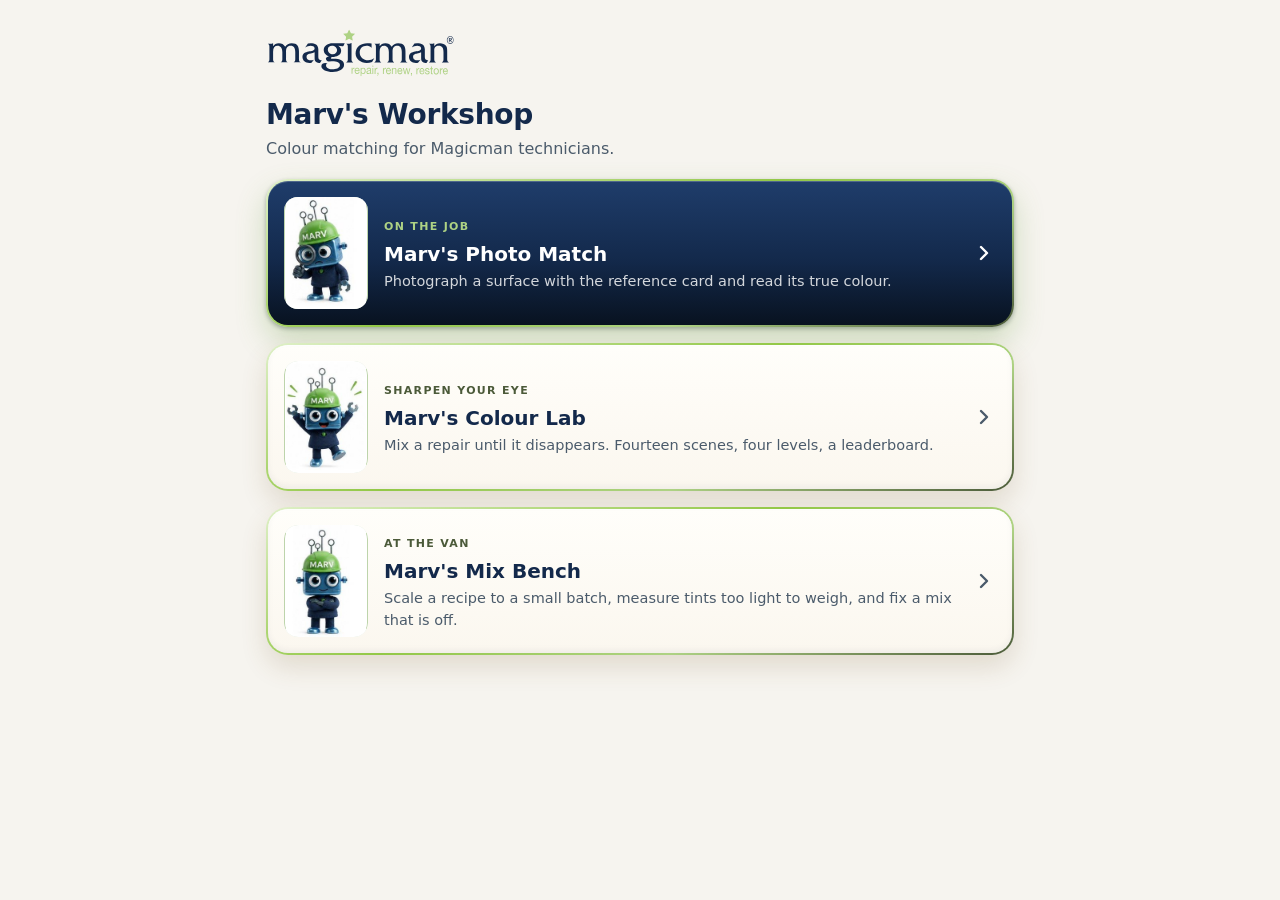
==== index.html @ dd87129c "Name the sections Marv's Colour Lab, Mix Bench and Photo Match Each part of the Workshop now carries" ====
<!DOCTYPE html>
<html lang="en">
<head>
<meta charset="UTF-8">
<meta name="viewport" content="width=device-width, initial-scale=1, viewport-fit=cover">
<meta name="theme-color" content="#13294b">
<title>Marv's Workshop</title>
<link rel="stylesheet" href="css/workshop.css">
<style>
  .doors { display: flex; flex-direction: column; gap: 16px; }
  .door {
    display: grid; grid-template-columns: 84px minmax(0, 1fr) 24px; gap: 16px; align-items: center;
    text-decoration: none; color: var(--ink); border: 2px solid transparent; border-radius: 22px; padding: 16px;
    background: linear-gradient(180deg, var(--surface-1), var(--surface-2)) padding-box, var(--rim) border-box;
    box-shadow: inset 0 1px 0 rgba(255, 255, 255, 0.7), inset 0 -3px 6px rgba(19, 41, 75, 0.05), 0 12px 26px var(--shadow-warm);
    transition: transform 0.1s ease, box-shadow 0.15s ease;
  }
  .door:active { transform: translateY(2px); box-shadow: inset 0 2px 6px rgba(19, 41, 75, 0.12), 0 4px 10px var(--shadow-warm); }
  .door img { width: 84px; height: 112px; object-fit: contain; background: #fff; border-radius: 14px; box-shadow: inset 0 0 0 1px var(--hair); }
  .door strong { display: block; font-size: 20px; line-height: 1.25; }
  .door span { display: block; margin-top: 4px; font-size: 14.5px; color: var(--ink-2); }
  .door small { display: inline-block; margin-bottom: 6px; font-size: 11px; font-weight: bold; letter-spacing: 0.12em; text-transform: uppercase; color: var(--green-ink); }
  .door svg { width: 24px; height: 24px; color: var(--ink-2); }
  .door.lead { background: linear-gradient(180deg, var(--navy-1) 0%, var(--navy-2) 55%, var(--navy-3) 100%) padding-box, var(--rim) border-box; color: #fff; box-shadow: inset 0 1px 0 rgba(255, 255, 255, 0.22), 0 14px 30px var(--rim-glow), 0 2px 4px rgba(10, 20, 40, 0.3); }
  .door.lead span { color: rgba(255, 255, 255, 0.82); } .door.lead small { color: var(--green); } .door.lead svg { color: #fff; }
</style>
</head>
<body>
<div class="wrap">
  <header>
    <div class="logo"><img class="on-light" src="brand/logo.svg" alt="Magicman: repair, renew, restore"><img class="on-dark" src="brand/logo-white.svg" alt="Magicman: repair, renew, restore"></div>
    <h1>Marv's Workshop</h1>
    <p>Colour matching for Magicman technicians.</p>
  </header>
  <nav class="doors" aria-label="Workshop">
    <a class="door lead" href="photo.html">
      <img src="brand/marv/focussed.jpg" alt="">
      <div><small>On the job</small><strong>Marv's Photo Match</strong><span>Photograph a surface with the reference card and read its true colour.</span></div>
      <svg viewBox="0 0 24 24" fill="none" stroke="currentColor" stroke-width="2.4" stroke-linecap="round" stroke-linejoin="round" aria-hidden="true"><path d="M9 6l6 6-6 6"/></svg>
    </a>
    <a class="door" href="play.html">
      <img src="brand/marv/excited.jpg" alt="">
      <div><small>Sharpen your eye</small><strong>Marv's Colour Lab</strong><span>Mix a repair until it disappears. Fourteen scenes, four levels, a leaderboard.</span></div>
      <svg viewBox="0 0 24 24" fill="none" stroke="currentColor" stroke-width="2.4" stroke-linecap="round" stroke-linejoin="round" aria-hidden="true"><path d="M9 6l6 6-6 6"/></svg>
    </a>
    <a class="door" href="bench.html">
      <img src="brand/marv/confident.jpg" alt="">
      <div><small>At the van</small><strong>Marv's Mix Bench</strong><span>Scale a recipe to a small batch, measure tints too light to weigh, and fix a mix that is off.</span></div>
      <svg viewBox="0 0 24 24" fill="none" stroke="currentColor" stroke-width="2.4" stroke-linecap="round" stroke-linejoin="round" aria-hidden="true"><path d="M9 6l6 6-6 6"/></svg>
    </a>
  </nav>
</div>
</body>
</html>
---- css/workshop.css ----
/* Marv's Workshop shared look.
   Cream paper, navy ink, raised cards, pill buttons with a Magicman green edge
   and a soft gloss. Colours are the brand guide's: Wasabi, Crow Black Blue and
   Lone Hunter. Verdana throughout, as the owner asked. */
:root {
  --bg: #f6f4ef;
  --surface-1: #fffefa;
  --surface-2: #fbf7ef;
  --sunken: #ece8df;
  --ink: #13294b;
  --ink-2: #4b5b6b;
  --navy-1: #1f3d6b;
  --navy-2: #13294b;
  --navy-3: #081220;
  --green: #aed284;
  --green-ink: #4b5a39;
  --hair: rgba(110, 160, 70, 0.45);
  --rim: linear-gradient(160deg, #dff0c8, #93c847 45%, #aed284 70%, #4b5a39);
  --rim-glow: rgba(110, 160, 70, 0.3);
  --primary-ink: #f1f8e6;
  --shadow-warm: rgba(120, 90, 40, 0.16);
  --gloss: linear-gradient(rgba(255, 255, 255, 0.55), rgba(255, 255, 255, 0));
  --pass-bg: #dff0c8;
  --pass-ink: #2f4a1a;
  --warn-bg: #fbf0d9;
  --warn-ink: #6b4a08;
  --stop-bg: #f8e1de;
  --stop-ink: #8a2a1c;
  --logo-on-light: block;
  --logo-on-dark: none;
  --font: Verdana, Geneva, "DejaVu Sans", Tahoma, sans-serif;
}
@media (prefers-color-scheme: dark) {
  :root:not([data-theme="light"]) {
    --bg: #0f1b24; --surface-1: #1c2f40; --surface-2: #162634; --sunken: #0c161e;
    --ink: #e8eef3; --ink-2: #b4c1cc; --green-ink: #aed284;
    --shadow-warm: rgba(0, 0, 0, 0.45); --gloss: linear-gradient(rgba(255, 255, 255, 0.16), rgba(255, 255, 255, 0));
    --pass-bg: #24391a; --pass-ink: #cfeaae; --warn-bg: #3a2e14; --warn-ink: #f0cc80; --stop-bg: #42211b; --stop-ink: #f6aa9c;
    --logo-on-light: none; --logo-on-dark: block;
    color-scheme: dark;
  }
}
:root[data-theme="dark"] {
  --bg: #0f1b24; --surface-1: #1c2f40; --surface-2: #162634; --sunken: #0c161e;
  --ink: #e8eef3; --ink-2: #b4c1cc; --green-ink: #aed284;
  --shadow-warm: rgba(0, 0, 0, 0.45); --gloss: linear-gradient(rgba(255, 255, 255, 0.16), rgba(255, 255, 255, 0));
  --pass-bg: #24391a; --pass-ink: #cfeaae; --warn-bg: #3a2e14; --warn-ink: #f0cc80; --stop-bg: #42211b; --stop-ink: #f6aa9c;
  --logo-on-light: none; --logo-on-dark: block;
  color-scheme: dark;
}

* { box-sizing: border-box; }
[hidden] { display: none !important; }
html, body { margin: 0; }
img { max-width: 100%; }
body { background: var(--bg); color: var(--ink); font-family: var(--font); font-size: 16px; line-height: 1.5; -webkit-font-smoothing: antialiased; }
button, input { font: inherit; color: inherit; }
button { cursor: pointer; -webkit-tap-highlight-color: transparent; }
:focus-visible { outline: 3px solid var(--navy-1); outline-offset: 3px; }

.wrap {
  max-width: 780px; margin: 0 auto; padding-block: 22px 48px;
  padding-left: max(16px, env(safe-area-inset-left, 0px));
  padding-right: max(16px, env(safe-area-inset-right, 0px));
  display: flex; flex-direction: column; gap: 18px;
}
.logo { width: 190px; max-width: 60%; margin: 6px 0 22px; }
.logo img { width: 100%; height: auto; }
.logo .on-light { display: var(--logo-on-light); }
.logo .on-dark { display: var(--logo-on-dark); }
.eyebrow { font-size: 12px; font-weight: bold; letter-spacing: 0.14em; text-transform: uppercase; color: var(--green-ink); }
header h1 { margin: 0; font-weight: bold; font-size: 28px; line-height: 1.15; letter-spacing: -0.01em; text-wrap: balance; }
header p { margin: 6px 0 0; color: var(--ink-2); max-width: 60ch; }

.card {
  background: linear-gradient(180deg, var(--surface-1), var(--surface-2));
  border-radius: 22px; padding: 16px;
  box-shadow: inset 0 0 0 1px var(--hair), inset 0 1px 0 rgba(255, 255, 255, 0.7), 0 1px 2px rgba(90, 70, 30, 0.06), 0 10px 24px var(--shadow-warm);
  display: flex; flex-direction: column; gap: 12px;
}
.card h2 { margin: 0; font-weight: bold; font-size: 18px; }
.note { margin: 0; font-size: 14px; color: var(--ink-2); }
.row { display: flex; flex-wrap: wrap; gap: 10px; }

.pill {
  position: relative; isolation: isolate; border: 2px solid transparent; border-radius: 999px;
  min-height: 46px; padding: 8px 18px; font-size: 15px; font-weight: 700; color: var(--ink);
  background: linear-gradient(180deg, var(--surface-1), var(--surface-2)) padding-box, var(--rim) border-box;
  box-shadow: 0 6px 14px var(--shadow-warm), inset 0 1px 0 rgba(255, 255, 255, 0.6);
  transition: transform 0.1s ease, box-shadow 0.15s ease;
  display: inline-flex; align-items: center; justify-content: center; text-align: center;
}
.pill::before { content: ""; position: absolute; z-index: -1; left: 7%; right: 7%; top: 2px; height: 42%; border-radius: 999px 999px 40% 40%; background: var(--gloss); pointer-events: none; }
.pill:active { transform: translateY(1px); box-shadow: 0 2px 6px var(--shadow-warm); }
.pill:disabled { opacity: 0.5; cursor: default; }
.pill.primary, .pill[aria-pressed="true"] {
  color: var(--primary-ink); text-shadow: 0 1px 1px rgba(0, 0, 0, 0.4);
  background: linear-gradient(180deg, var(--navy-1) 0%, var(--navy-2) 55%, var(--navy-3) 100%) padding-box, var(--rim) border-box;
  box-shadow: 0 0 0 1px rgba(0, 0, 0, 0.18), 0 8px 20px var(--rim-glow), 0 2px 4px rgba(10, 20, 40, 0.3);
}
.pill.primary::before, .pill[aria-pressed="true"]::before { background: linear-gradient(rgba(255, 255, 255, 0.24), rgba(255, 255, 255, 0.02)); }

/* A colour shown as a paint disc */
.disc {
  flex: none; display: block; width: 64px; height: 64px; border-radius: 50%;
  outline: 2px solid var(--green); outline-offset: 2px;
  box-shadow: inset 0 -7px 10px rgba(0, 0, 0, 0.25), inset 0 3px 5px rgba(255, 255, 255, 0.3), 0 6px 12px var(--shadow-warm);
}
.readout { text-align: center; font-weight: bold; font-size: 15px; padding: 8px 12px; border-radius: 12px; background: var(--sunken); box-shadow: inset 0 2px 6px rgba(19, 41, 75, 0.12); font-variant-numeric: tabular-nums; }
.banner { margin: 0; font-weight: 700; font-size: 15px; padding: 10px 14px; border-radius: 12px; }
.banner.pass { background: var(--pass-bg); color: var(--pass-ink); }
.banner.warn { background: var(--warn-bg); color: var(--warn-ink); }
.banner.plain { background: var(--sunken); color: var(--ink); }

/* Way back to the landing screen */
.back { display: inline-flex; align-items: center; gap: 6px; font-size: 14px; font-weight: bold; color: var(--ink-2); text-decoration: none; margin-bottom: 10px; min-height: 40px; }
.back svg { width: 18px; height: 18px; }

/* One main action, embossed; secondary actions quiet */
.btn-main {
  width: 100%; min-height: 58px; border: 2px solid transparent; border-radius: 16px;
  font-size: 17px; font-weight: bold; letter-spacing: 0.01em; color: var(--primary-ink); text-shadow: 0 -1px 0 rgba(0, 0, 0, 0.55);
  background: linear-gradient(180deg, var(--navy-1) 0%, var(--navy-2) 55%, var(--navy-3) 100%) padding-box, var(--rim) border-box;
  box-shadow: inset 0 1px 0 rgba(255, 255, 255, 0.22), inset 0 -3px 6px rgba(0, 0, 0, 0.35), 0 10px 22px var(--rim-glow), 0 2px 4px rgba(10, 20, 40, 0.3);
  transition: transform 0.08s ease, box-shadow 0.12s ease;
}
.btn-main:active { transform: translateY(2px); box-shadow: inset 0 2px 6px rgba(0, 0, 0, 0.5), 0 3px 8px var(--rim-glow); }
.btn-quiet {
  display: inline-flex; align-items: center; gap: 8px; min-height: 44px; padding: 8px 14px; border-radius: 12px;
  border: 1px solid var(--hair); background: var(--surface-1); font-size: 14px; font-weight: bold; color: var(--ink);
  box-shadow: inset 0 1px 0 rgba(255, 255, 255, 0.6), 0 2px 5px var(--shadow-warm);
}
.btn-quiet:active { transform: translateY(1px); }
.btn-quiet:disabled { opacity: 0.5; cursor: default; }
.btn-quiet svg { width: 18px; height: 18px; }
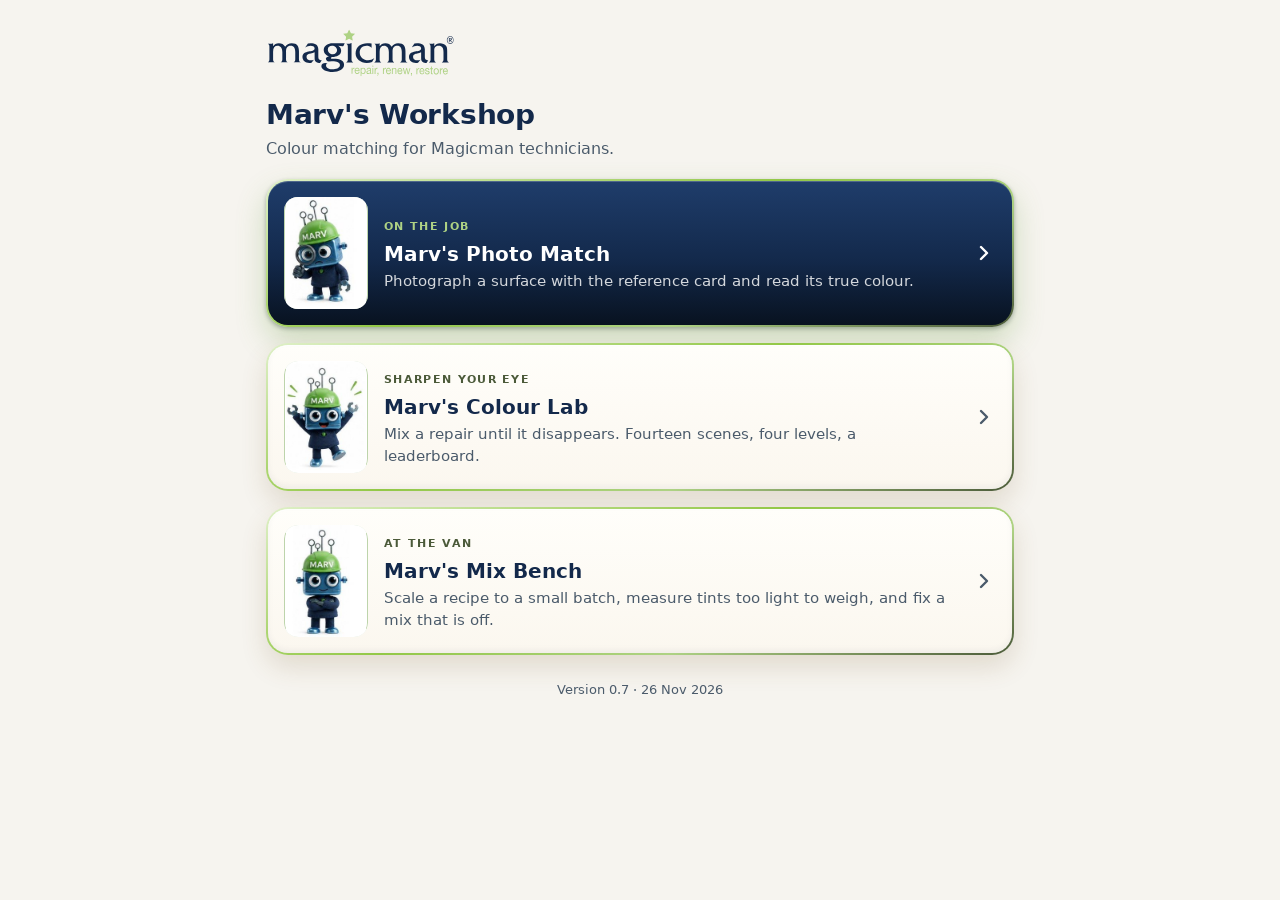
==== commit ed1bf946: "Add Find the colour, a printable reference card, and phone fixes Photo Match now has two tabs. Mix t" ====
--- a/index.html
+++ b/index.html
@@ -2,8 +2,15 @@
 <html lang="en">
 <head>
 <meta charset="UTF-8">
-<meta name="viewport" content="width=device-width, initial-scale=1, viewport-fit=cover">
+<meta name="viewport" content="width=device-width, initial-scale=1, maximum-scale=1, user-scalable=no, viewport-fit=cover">
 <meta name="theme-color" content="#13294b">
+<meta name="apple-mobile-web-app-capable" content="yes">
+<meta name="mobile-web-app-capable" content="yes">
+<meta name="apple-mobile-web-app-title" content="Marv's Workshop">
+<link rel="manifest" href="manifest.json">
+<link rel="icon" type="image/png" href="brand/icon-192.png">
+<link rel="apple-touch-icon" href="brand/icon-180.png">
+<script src="js/app.js"></script>
 <title>Marv's Workshop</title>
 <link rel="stylesheet" href="css/workshop.css">
 <style>
@@ -22,6 +29,7 @@
   .door small { display: inline-block; margin-bottom: 6px; font-size: 11px; font-weight: bold; letter-spacing: 0.12em; text-transform: uppercase; color: var(--green-ink); }
   .door svg { width: 24px; height: 24px; color: var(--ink-2); }
   .door.lead { background: linear-gradient(180deg, var(--navy-1) 0%, var(--navy-2) 55%, var(--navy-3) 100%) padding-box, var(--rim) border-box; color: #fff; box-shadow: inset 0 1px 0 rgba(255, 255, 255, 0.22), 0 14px 30px var(--rim-glow), 0 2px 4px rgba(10, 20, 40, 0.3); }
+  .version { margin: 8px 0 0; text-align: center; font-size: 12.5px; color: var(--ink-2); font-variant-numeric: tabular-nums; }
   .door.lead span { color: rgba(255, 255, 255, 0.82); } .door.lead small { color: var(--green); } .door.lead svg { color: #fff; }
 </style>
 </head>
@@ -49,6 +57,7 @@
       <svg viewBox="0 0 24 24" fill="none" stroke="currentColor" stroke-width="2.4" stroke-linecap="round" stroke-linejoin="round" aria-hidden="true"><path d="M9 6l6 6-6 6"/></svg>
     </a>
   </nav>
+  <p class="version" id="app-version">Version</p>
 </div>
 </body>
 </html>
--- a/css/workshop.css
+++ b/css/workshop.css
@@ -2,6 +2,11 @@
    Cream paper, navy ink, raised cards, pill buttons with a Magicman green edge
    and a soft gloss. Colours are the brand guide's: Wasabi, Crow Black Blue and
    Lone Hunter. Verdana throughout, as the owner asked. */
+/* Verdana is not installed on Android phones, so a close free match (DejaVu Sans,
+   cut down to the characters the app uses) is bundled for them. Devices that have
+   Verdana still use it. Licence: fonts/LICENSE-DejaVu.txt */
+@font-face { font-family: "Workshop Sans"; src: url("../fonts/workshop-sans.woff") format("woff"); font-weight: 400; font-display: swap; }
+@font-face { font-family: "Workshop Sans"; src: url("../fonts/workshop-sans-Bold.woff") format("woff"); font-weight: 700; font-display: swap; }
 :root {
   --bg: #f6f4ef;
   --surface-1: #fffefa;
@@ -28,7 +33,7 @@
   --stop-ink: #8a2a1c;
   --logo-on-light: block;
   --logo-on-dark: none;
-  --font: Verdana, Geneva, "DejaVu Sans", Tahoma, sans-serif;
+  --font: Verdana, "Workshop Sans", Geneva, Tahoma, sans-serif;
 }
 @media (prefers-color-scheme: dark) {
   :root:not([data-theme="light"]) {
@@ -52,6 +57,8 @@
 * { box-sizing: border-box; }
 [hidden] { display: none !important; }
 html, body { margin: 0; }
+/* no double-tap zoom on buttons and paint pots */
+html { touch-action: manipulation; -webkit-text-size-adjust: 100%; }
 img { max-width: 100%; }
 body { background: var(--bg); color: var(--ink); font-family: var(--font); font-size: 16px; line-height: 1.5; -webkit-font-smoothing: antialiased; }
 button, input { font: inherit; color: inherit; }
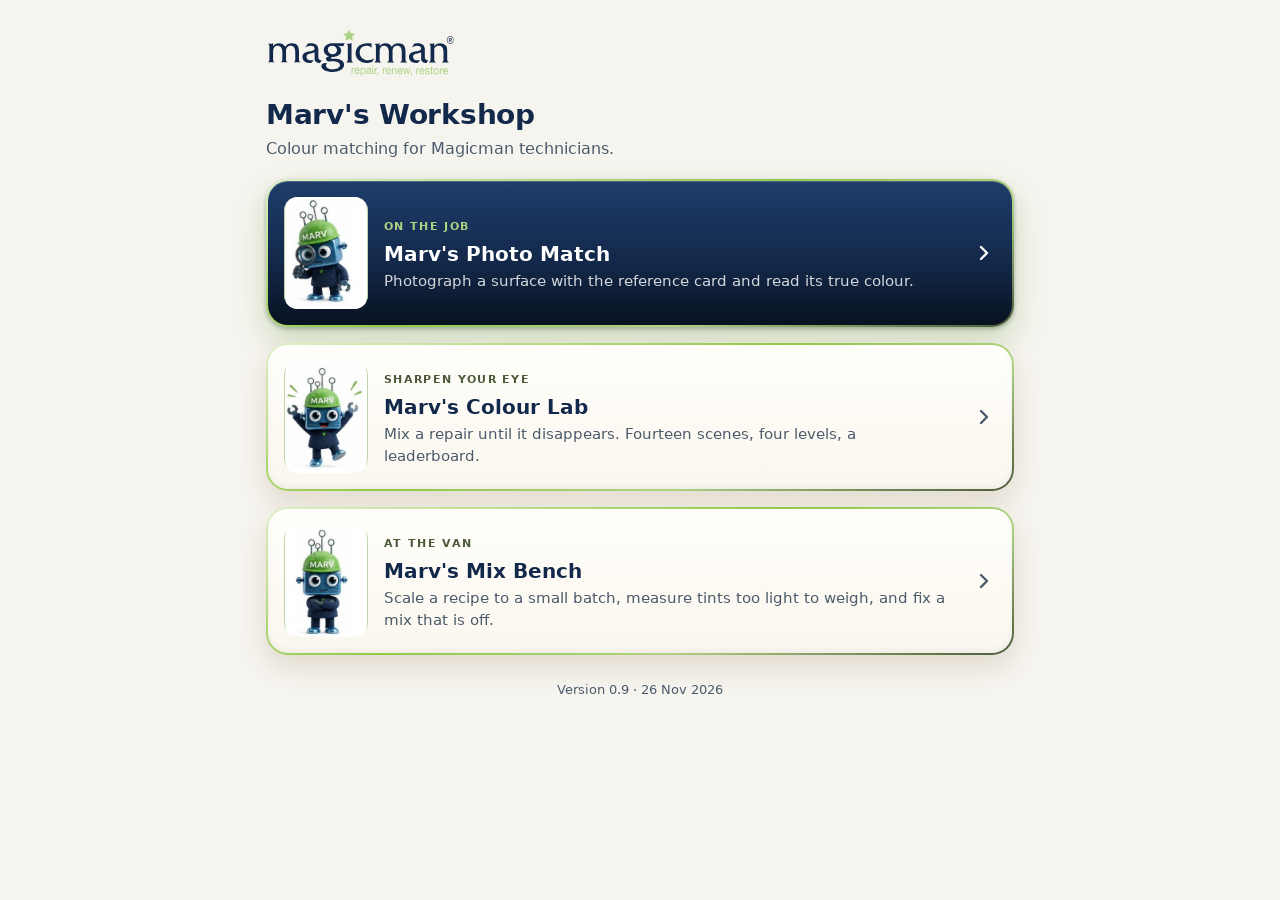
==== commit 4fe26e87: "Offer a one-tap update when a newer version is live A phone keeps its saved copy of the app for a wh" ====
--- a/index.html
+++ b/index.html
@@ -10,9 +10,9 @@
 <link rel="manifest" href="manifest.json">
 <link rel="icon" type="image/png" href="brand/icon-192.png">
 <link rel="apple-touch-icon" href="brand/icon-180.png">
-<script src="js/app.js"></script>
+<script src="js/app.js?v=0.9"></script>
 <title>Marv's Workshop</title>
-<link rel="stylesheet" href="css/workshop.css">
+<link rel="stylesheet" href="css/workshop.css?v=0.9">
 <style>
   .doors { display: flex; flex-direction: column; gap: 16px; }
   .door {
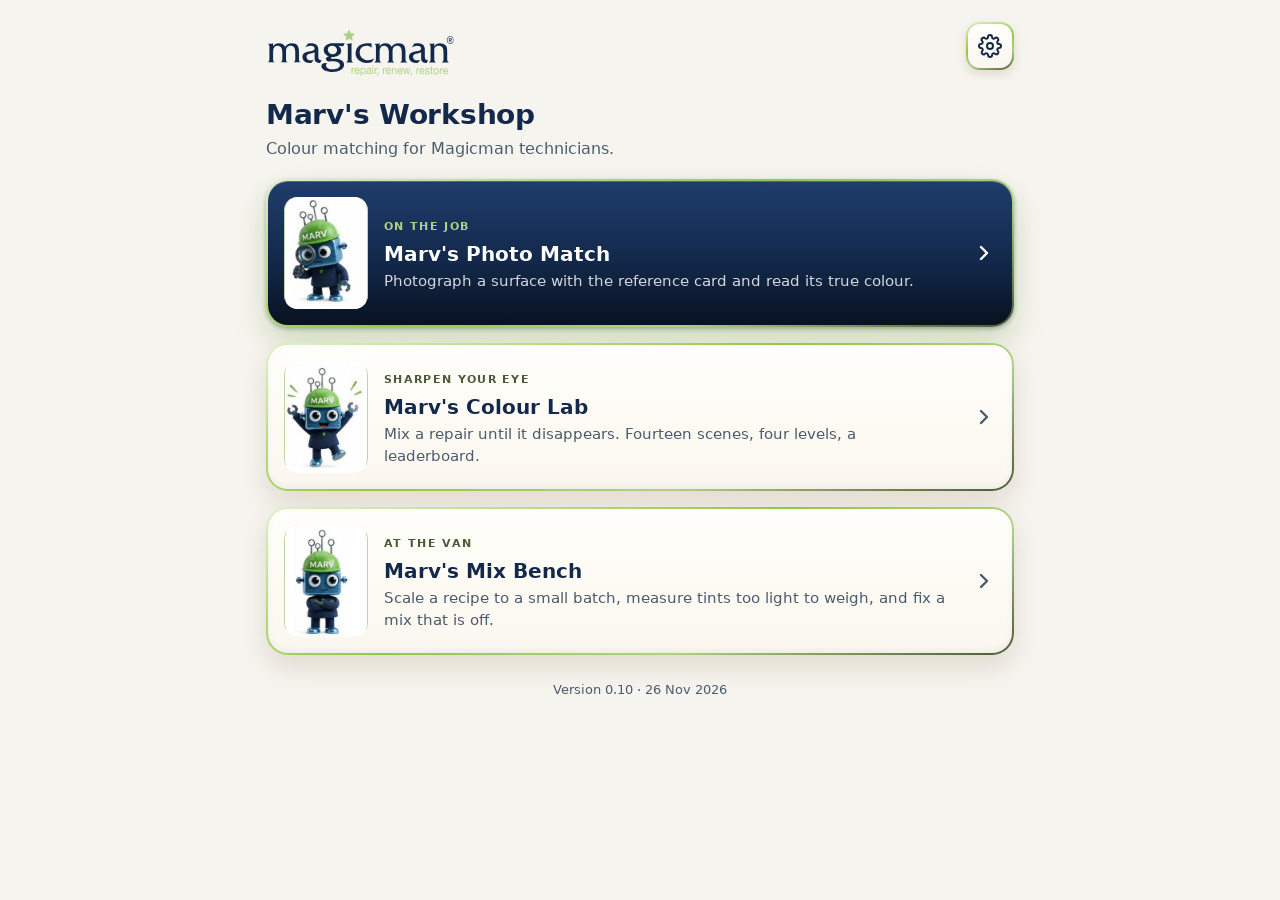
==== commit 3f5de657: "Add Settings, video guides, a loading screen and the bordered icon Settings offers light, dark or fo" ====
--- a/index.html
+++ b/index.html
@@ -2,7 +2,7 @@
 <html lang="en">
 <head>
 <meta charset="UTF-8">
-<meta name="viewport" content="width=device-width, initial-scale=1, maximum-scale=1, user-scalable=no, viewport-fit=cover">
+<meta name="viewport" content="width=device-width, initial-scale=1, viewport-fit=cover">
 <meta name="theme-color" content="#13294b">
 <meta name="apple-mobile-web-app-capable" content="yes">
 <meta name="mobile-web-app-capable" content="yes">
@@ -10,9 +10,9 @@
 <link rel="manifest" href="manifest.json">
 <link rel="icon" type="image/png" href="brand/icon-192.png">
 <link rel="apple-touch-icon" href="brand/icon-180.png">
-<script src="js/app.js?v=0.9"></script>
+<script src="js/app.js?v=0.10"></script>
 <title>Marv's Workshop</title>
-<link rel="stylesheet" href="css/workshop.css?v=0.9">
+<link rel="stylesheet" href="css/workshop.css?v=0.10">
 <style>
   .doors { display: flex; flex-direction: column; gap: 16px; }
   .door {
@@ -30,13 +30,82 @@
   .door svg { width: 24px; height: 24px; color: var(--ink-2); }
   .door.lead { background: linear-gradient(180deg, var(--navy-1) 0%, var(--navy-2) 55%, var(--navy-3) 100%) padding-box, var(--rim) border-box; color: #fff; box-shadow: inset 0 1px 0 rgba(255, 255, 255, 0.22), 0 14px 30px var(--rim-glow), 0 2px 4px rgba(10, 20, 40, 0.3); }
   .version { margin: 8px 0 0; text-align: center; font-size: 12.5px; color: var(--ink-2); font-variant-numeric: tabular-nums; }
+  .topbar { display: flex; align-items: flex-start; justify-content: space-between; gap: 12px; }
+  .cog { flex: none; width: 48px; height: 48px; border-radius: 14px; display: flex; align-items: center; justify-content: center; color: var(--ink); text-decoration: none;
+    border: 2px solid transparent; background: linear-gradient(180deg, var(--surface-1), var(--surface-2)) padding-box, var(--rim) border-box; box-shadow: 0 4px 10px var(--shadow-warm); }
+  .cog svg { width: 24px; height: 24px; }
+
+  /* Loading screen: once each time the app is opened */
+  .splash {
+    position: fixed; inset: 0; z-index: 100; display: flex; align-items: center; justify-content: center;
+    background: radial-gradient(120% 80% at 50% 30%, #23497f 0%, #13294b 45%, #081220 100%);
+    animation: splash-out 0.45s ease 2.3s forwards;
+  }
+  .splash.skip { display: none; }
+  .splash.leave { animation: splash-out 0.35s ease forwards; }
+  @keyframes splash-out { to { opacity: 0; visibility: hidden; } }
+  .splash-in { display: flex; flex-direction: column; align-items: center; gap: 22px; padding: 24px; text-align: center; }
+  .orbit { position: relative; width: 190px; height: 190px; }
+  .orbit i { position: absolute; left: 50%; top: 50%; width: 30px; height: 30px; margin: -15px; border-radius: 50%;
+    box-shadow: inset 0 -5px 8px rgba(0, 0, 0, 0.3), inset 0 3px 4px rgba(255, 255, 255, 0.35), 0 4px 10px rgba(0, 0, 0, 0.35);
+    animation: drop 1.6s cubic-bezier(0.5, 0, 0.2, 1) both; }
+  .orbit i:nth-child(1) { background: #aed284; --a: 0deg; }
+  .orbit i:nth-child(2) { background: #f2c417; --a: 60deg; animation-delay: 0.06s; }
+  .orbit i:nth-child(3) { background: #c2264b; --a: 120deg; animation-delay: 0.12s; }
+  .orbit i:nth-child(4) { background: #17479e; --a: 180deg; animation-delay: 0.18s; }
+  .orbit i:nth-child(5) { background: #0f7a57; --a: 240deg; animation-delay: 0.24s; }
+  .orbit i:nth-child(6) { background: #f4f4f1; --a: 300deg; animation-delay: 0.3s; }
+  @keyframes drop {
+    0% { transform: rotate(var(--a)) translateY(-150px) scale(0.4); opacity: 0; }
+    35% { opacity: 1; }
+    70% { transform: rotate(calc(var(--a) + 200deg)) translateY(-88px) scale(1); opacity: 1; }
+    100% { transform: rotate(calc(var(--a) + 260deg)) translateY(-88px) scale(0.9); opacity: 1; }
+  }
+  .medal { position: absolute; inset: 28px; border-radius: 50%; overflow: hidden; background: #ffffff;
+    box-shadow: 0 0 0 4px #93c847, 0 0 0 9px rgba(174, 210, 132, 0.25), 0 14px 34px rgba(0, 0, 0, 0.5);
+    animation: medal 0.7s cubic-bezier(0.3, 1.5, 0.5, 1) 0.45s both; }
+  .medal img { width: 100%; height: 100%; object-fit: cover; object-position: 50% 18%; }
+  @keyframes medal { from { transform: scale(0.3); opacity: 0; } to { transform: none; opacity: 1; } }
+  .splash-logo { width: 200px; max-width: 70vw; height: auto; animation: rise 0.6s ease 0.9s both; }
+  .splash-title { margin: 0; color: #f1f8e6; font-size: 22px; font-weight: bold; letter-spacing: 0.02em; animation: rise 0.6s ease 1.1s both; }
+  @keyframes rise { from { transform: translateY(12px); opacity: 0; } to { transform: none; opacity: 1; } }
+  .splash-bar { width: 150px; height: 6px; border-radius: 999px; background: rgba(255, 255, 255, 0.14); overflow: hidden; animation: rise 0.4s ease 1.2s both; }
+  .splash-bar b { display: block; height: 100%; width: 0; border-radius: 999px; background: linear-gradient(90deg, #aed284, #93c847); animation: fill 0.9s ease 1.3s forwards; }
+  @keyframes fill { to { width: 100%; } }
+  @media (prefers-reduced-motion: reduce) {
+    .splash { animation-delay: 0.9s; }
+    .orbit i, .medal, .splash-logo, .splash-title, .splash-bar, .splash-bar b { animation: none; }
+    .orbit i { transform: rotate(var(--a)) translateY(-88px); }
+    .splash-bar b { width: 100%; }
+  }
   .door.lead span { color: rgba(255, 255, 255, 0.82); } .door.lead small { color: var(--green); } .door.lead svg { color: #fff; }
 </style>
 </head>
 <body>
+<div class="splash" id="splash" aria-hidden="true">
+  <div class="splash-in">
+    <div class="orbit"><i></i><i></i><i></i><i></i><i></i><i></i><div class="medal"><img src="brand/marv/excited.jpg" alt=""></div></div>
+    <img class="splash-logo" src="brand/logo-white.svg" alt="">
+    <p class="splash-title">Marv's Workshop</p>
+    <div class="splash-bar"><b></b></div>
+  </div>
+</div>
+<script>
+  // Show the loading screen once each time the app is opened; a tap skips it.
+  (function () {
+    var sp = document.getElementById("splash"), seen = false;
+    try { seen = sessionStorage.getItem("marvs-splash") === "1"; sessionStorage.setItem("marvs-splash", "1"); } catch (e) { /* show it */ }
+    if (seen) { sp.className = "splash skip"; return; }
+    sp.addEventListener("click", function () { sp.className = "splash leave"; });
+    sp.addEventListener("animationend", function (e) { if (e.target === sp) sp.className = "splash skip"; });
+  })();
+</script>
 <div class="wrap">
   <header>
-    <div class="logo"><img class="on-light" src="brand/logo.svg" alt="Magicman: repair, renew, restore"><img class="on-dark" src="brand/logo-white.svg" alt="Magicman: repair, renew, restore"></div>
+    <div class="topbar">
+      <div class="logo"><img class="on-light" src="brand/logo.svg" alt="Magicman: repair, renew, restore"><img class="on-dark" src="brand/logo-white.svg" alt="Magicman: repair, renew, restore"></div>
+      <a class="cog" href="settings.html" aria-label="Settings"><svg viewBox="0 0 24 24" fill="none" stroke="currentColor" stroke-width="2" stroke-linecap="round" stroke-linejoin="round" aria-hidden="true"><circle cx="12" cy="12" r="3"/><path d="M19.4 15a1.65 1.65 0 0 0 .33 1.82l.06.06a2 2 0 1 1-2.83 2.83l-.06-.06a1.65 1.65 0 0 0-1.82-.33 1.65 1.65 0 0 0-1 1.51V21a2 2 0 1 1-4 0v-.09A1.65 1.65 0 0 0 9 19.4a1.65 1.65 0 0 0-1.82.33l-.06.06a2 2 0 1 1-2.83-2.83l.06-.06a1.65 1.65 0 0 0 .33-1.82 1.65 1.65 0 0 0-1.51-1H3a2 2 0 1 1 0-4h.09A1.65 1.65 0 0 0 4.6 9a1.65 1.65 0 0 0-.33-1.82l-.06-.06a2 2 0 1 1 2.83-2.83l.06.06a1.65 1.65 0 0 0 1.82.33H9a1.65 1.65 0 0 0 1-1.51V3a2 2 0 1 1 4 0v.09a1.65 1.65 0 0 0 1 1.51 1.65 1.65 0 0 0 1.82-.33l.06-.06a2 2 0 1 1 2.83 2.83l-.06.06a1.65 1.65 0 0 0-.33 1.82V9a1.65 1.65 0 0 0 1.51 1H21a2 2 0 1 1 0 4h-.09a1.65 1.65 0 0 0-1.51 1z"/></svg></a>
+    </div>
     <h1>Marv's Workshop</h1>
     <p>Colour matching for Magicman technicians.</p>
   </header>
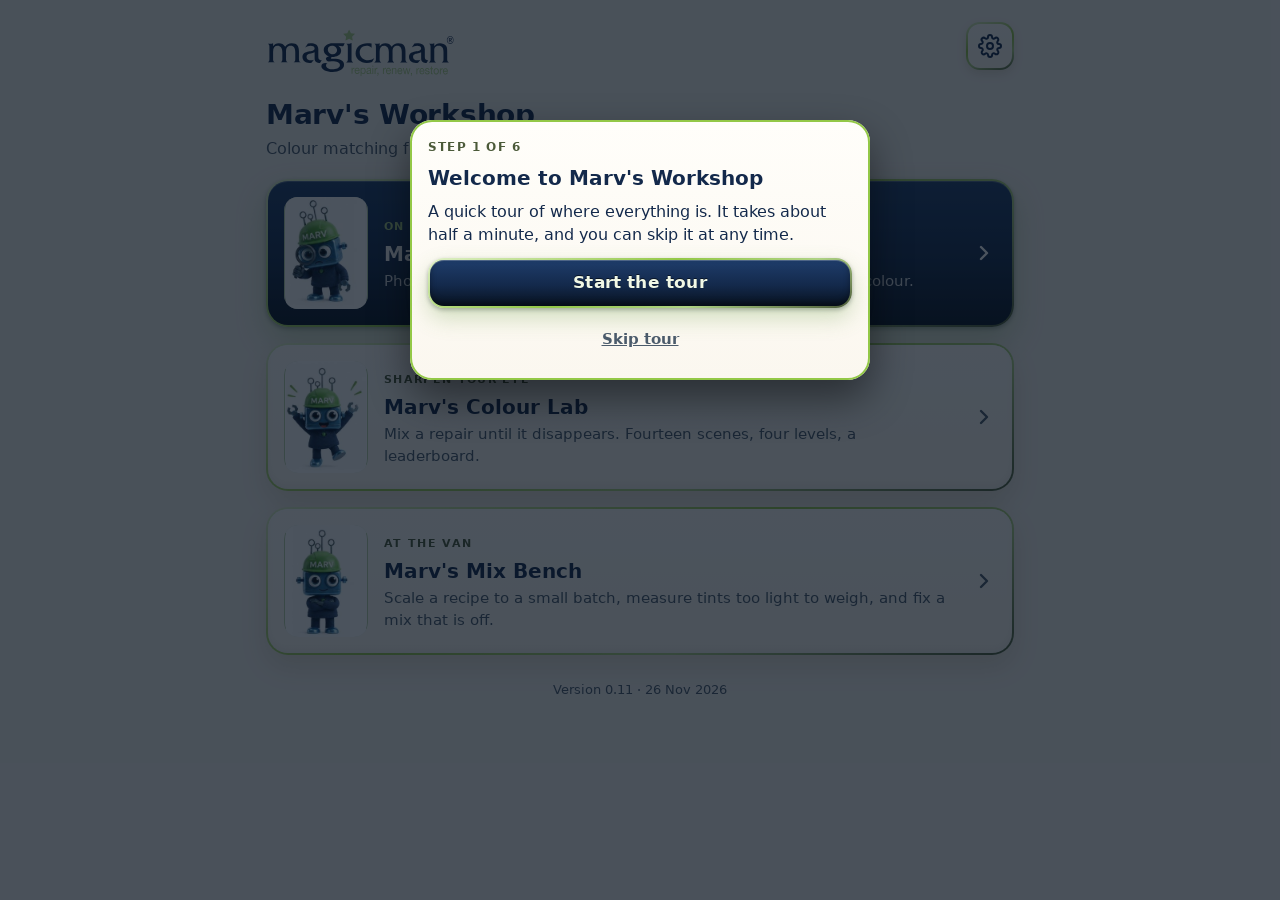
==== commit b72e958c: "Add the first-run tour, a guide menu, and the colour row on the card The reference card has its colo" ====
--- a/index.html
+++ b/index.html
@@ -10,9 +10,10 @@
 <link rel="manifest" href="manifest.json">
 <link rel="icon" type="image/png" href="brand/icon-192.png">
 <link rel="apple-touch-icon" href="brand/icon-180.png">
-<script src="js/app.js?v=0.10"></script>
+<script src="js/app.js?v=0.11"></script>
 <title>Marv's Workshop</title>
-<link rel="stylesheet" href="css/workshop.css?v=0.10">
+<link rel="stylesheet" href="css/workshop.css?v=0.11">
+<script src="js/tour.js?v=0.11" defer></script>
 <style>
   .doors { display: flex; flex-direction: column; gap: 16px; }
   .door {
@@ -39,7 +40,7 @@
   .splash {
     position: fixed; inset: 0; z-index: 100; display: flex; align-items: center; justify-content: center;
     background: radial-gradient(120% 80% at 50% 30%, #23497f 0%, #13294b 45%, #081220 100%);
-    animation: splash-out 0.45s ease 2.3s forwards;
+    animation: splash-out 0.45s ease 3.3s forwards;
   }
   .splash.skip { display: none; }
   .splash.leave { animation: splash-out 0.35s ease forwards; }
@@ -48,7 +49,7 @@
   .orbit { position: relative; width: 190px; height: 190px; }
   .orbit i { position: absolute; left: 50%; top: 50%; width: 30px; height: 30px; margin: -15px; border-radius: 50%;
     box-shadow: inset 0 -5px 8px rgba(0, 0, 0, 0.3), inset 0 3px 4px rgba(255, 255, 255, 0.35), 0 4px 10px rgba(0, 0, 0, 0.35);
-    animation: drop 1.6s cubic-bezier(0.5, 0, 0.2, 1) both; }
+    animation: drop 2.2s cubic-bezier(0.5, 0, 0.2, 1) both; }
   .orbit i:nth-child(1) { background: #aed284; --a: 0deg; }
   .orbit i:nth-child(2) { background: #f2c417; --a: 60deg; animation-delay: 0.06s; }
   .orbit i:nth-child(3) { background: #c2264b; --a: 120deg; animation-delay: 0.12s; }
@@ -70,7 +71,7 @@
   .splash-title { margin: 0; color: #f1f8e6; font-size: 22px; font-weight: bold; letter-spacing: 0.02em; animation: rise 0.6s ease 1.1s both; }
   @keyframes rise { from { transform: translateY(12px); opacity: 0; } to { transform: none; opacity: 1; } }
   .splash-bar { width: 150px; height: 6px; border-radius: 999px; background: rgba(255, 255, 255, 0.14); overflow: hidden; animation: rise 0.4s ease 1.2s both; }
-  .splash-bar b { display: block; height: 100%; width: 0; border-radius: 999px; background: linear-gradient(90deg, #aed284, #93c847); animation: fill 0.9s ease 1.3s forwards; }
+  .splash-bar b { display: block; height: 100%; width: 0; border-radius: 999px; background: linear-gradient(90deg, #aed284, #93c847); animation: fill 1.8s ease 1.4s forwards; }
   @keyframes fill { to { width: 100%; } }
   @media (prefers-reduced-motion: reduce) {
     .splash { animation-delay: 0.9s; }
--- a/css/workshop.css
+++ b/css/workshop.css
@@ -140,3 +140,21 @@
 .btn-quiet:active { transform: translateY(1px); }
 .btn-quiet:disabled { opacity: 0.5; cursor: default; }
 .btn-quiet svg { width: 18px; height: 18px; }
+
+/* The first-run tour */
+.tour { position: absolute; left: 0; top: 0; width: 100%; z-index: 90; }
+.tour.dim { background: rgba(8, 18, 32, 0.72); }
+.tour-spot { position: absolute; border-radius: 24px; box-shadow: 0 0 0 3px #93c847, 0 0 0 9999px rgba(8, 18, 32, 0.72); pointer-events: none; transition: all 0.3s ease; }
+.tour-card {
+  position: absolute; left: max(16px, env(safe-area-inset-left, 0px)); right: max(16px, env(safe-area-inset-right, 0px)); max-width: 460px; margin: 0 auto;
+  background: linear-gradient(180deg, var(--surface-1), var(--surface-2)); color: var(--ink); border-radius: 22px; padding: 18px;
+  box-shadow: inset 0 0 0 2px #93c847, 0 18px 40px rgba(0, 0, 0, 0.45); display: flex; flex-direction: column; gap: 10px; transition: top 0.3s ease;
+}
+.tour-card h2 { margin: 0; font-size: 20px; line-height: 1.25; }
+.tour-card h2:focus { outline: none; }
+.tour-card p { margin: 0; font-size: 15.5px; }
+.tour-card .tour-count { font-size: 12px; font-weight: bold; letter-spacing: 0.1em; text-transform: uppercase; color: var(--green-ink); }
+.tour-buttons { display: flex; gap: 10px; align-items: center; }
+.tour-buttons .btn-main { flex: 1; min-height: 50px; }
+.tour-skip { align-self: center; min-height: 44px; padding: 8px 14px; border: 0; background: none; color: var(--ink-2); font-size: 14.5px; font-weight: bold; text-decoration: underline; }
+@media (prefers-reduced-motion: reduce) { .tour-spot, .tour-card { transition: none; } }
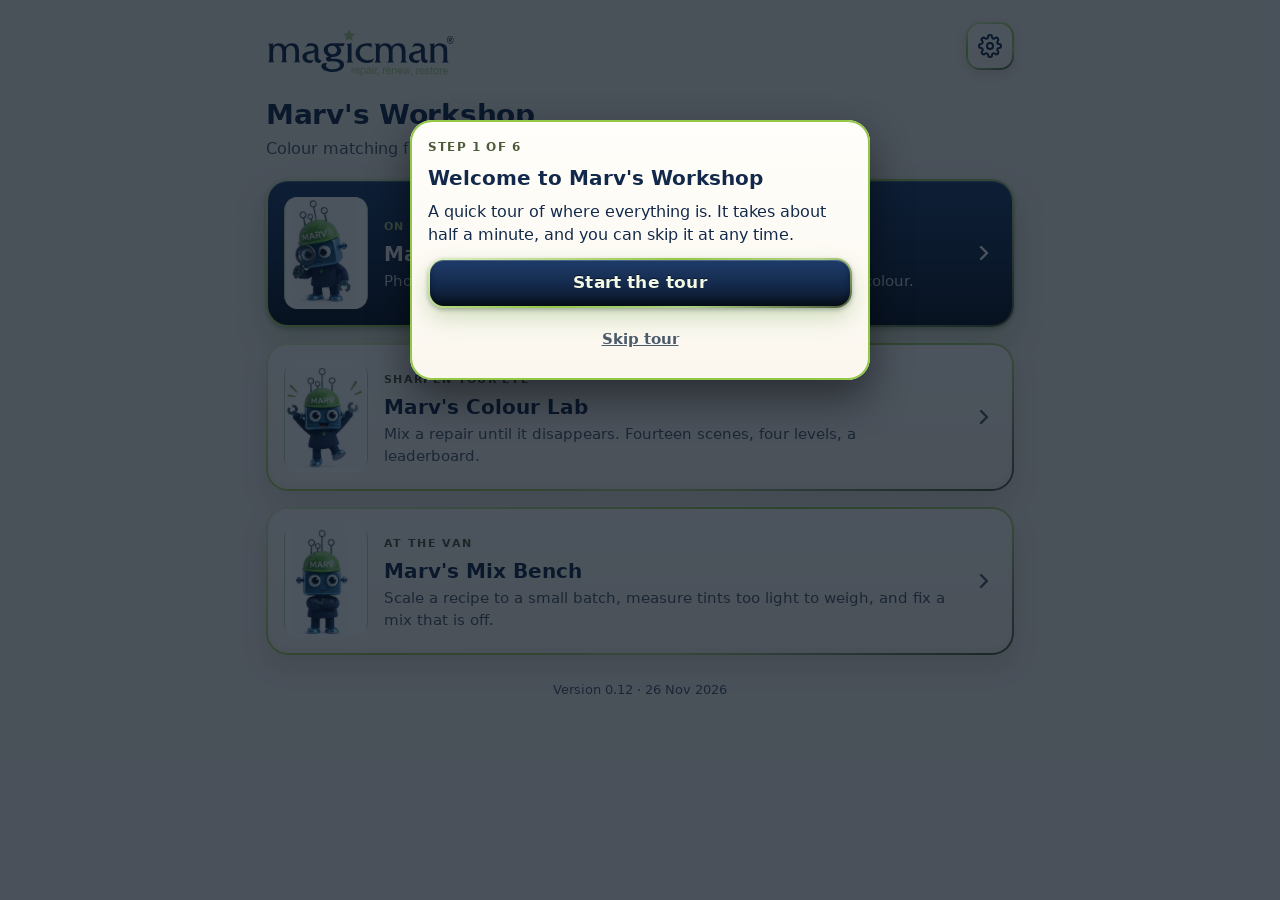
==== commit 8e1cad63: "Add a Download the card as a PDF button The reference card can now be saved as a true-size PDF, buil" ====
--- a/index.html
+++ b/index.html
@@ -10,10 +10,10 @@
 <link rel="manifest" href="manifest.json">
 <link rel="icon" type="image/png" href="brand/icon-192.png">
 <link rel="apple-touch-icon" href="brand/icon-180.png">
-<script src="js/app.js?v=0.11"></script>
+<script src="js/app.js?v=0.12"></script>
 <title>Marv's Workshop</title>
-<link rel="stylesheet" href="css/workshop.css?v=0.11">
-<script src="js/tour.js?v=0.11" defer></script>
+<link rel="stylesheet" href="css/workshop.css?v=0.12">
+<script src="js/tour.js?v=0.12" defer></script>
 <style>
   .doors { display: flex; flex-direction: column; gap: 16px; }
   .door {
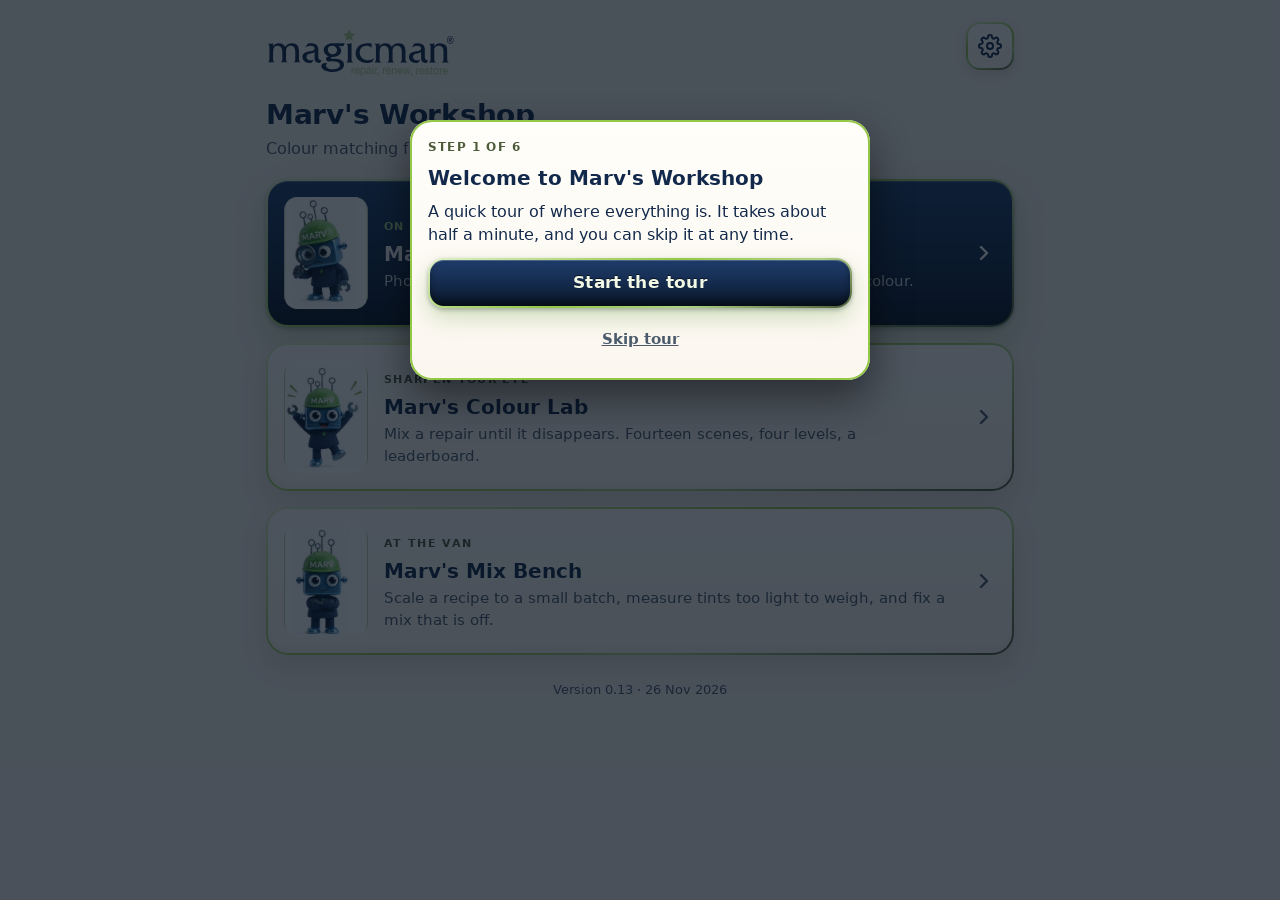
==== commit 2fe4993b: "Explain the three cards on the reference card sheet A line of small print on the card page, the prin" ====
--- a/index.html
+++ b/index.html
@@ -10,10 +10,10 @@
 <link rel="manifest" href="manifest.json">
 <link rel="icon" type="image/png" href="brand/icon-192.png">
 <link rel="apple-touch-icon" href="brand/icon-180.png">
-<script src="js/app.js?v=0.12"></script>
+<script src="js/app.js?v=0.13"></script>
 <title>Marv's Workshop</title>
-<link rel="stylesheet" href="css/workshop.css?v=0.12">
-<script src="js/tour.js?v=0.12" defer></script>
+<link rel="stylesheet" href="css/workshop.css?v=0.13">
+<script src="js/tour.js?v=0.13" defer></script>
 <style>
   .doors { display: flex; flex-direction: column; gap: 16px; }
   .door {
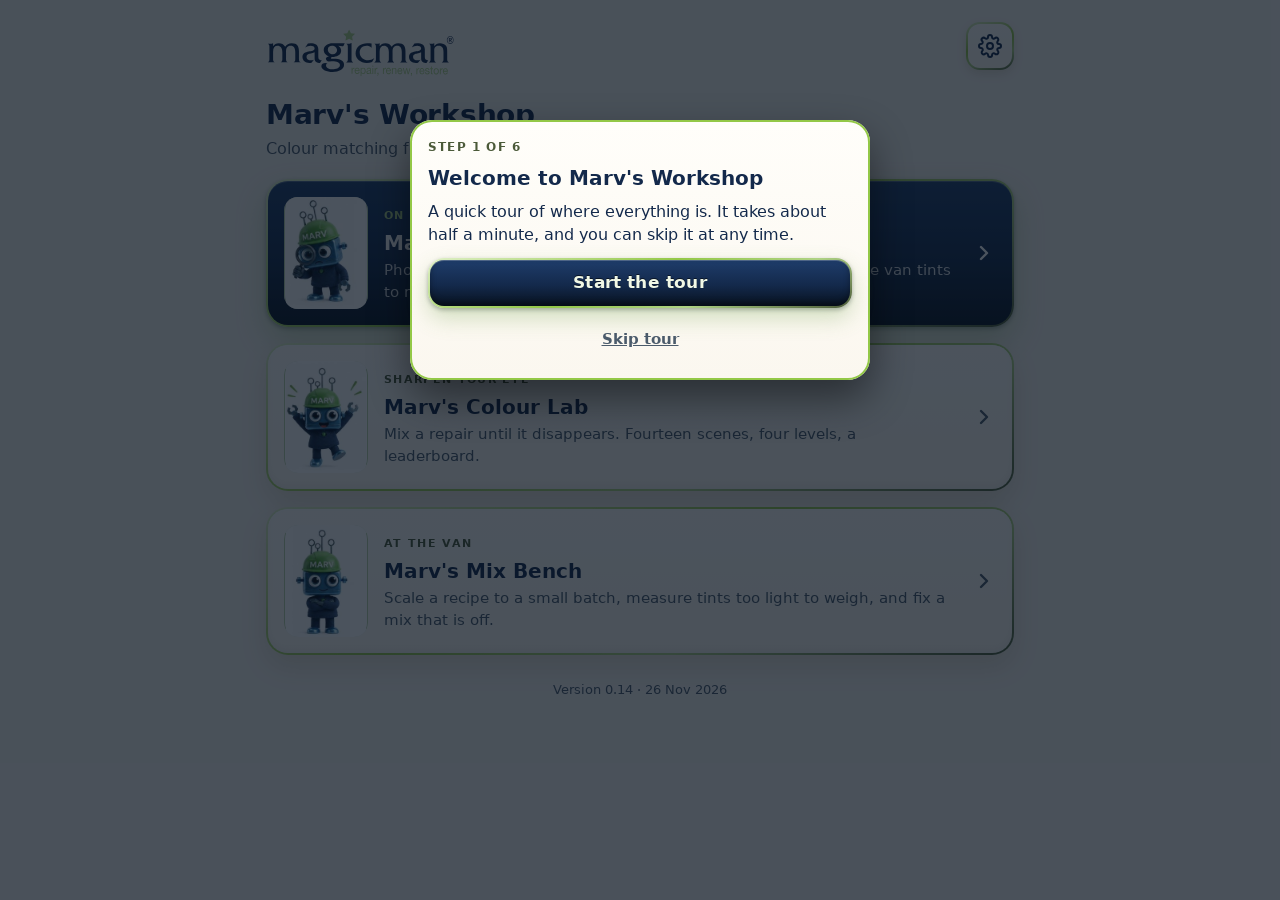
==== commit 1cee3c9f: "Make Find the colour the first option in Photo Match Find the colour is now the first tab and opens " ====
--- a/index.html
+++ b/index.html
@@ -10,10 +10,10 @@
 <link rel="manifest" href="manifest.json">
 <link rel="icon" type="image/png" href="brand/icon-192.png">
 <link rel="apple-touch-icon" href="brand/icon-180.png">
-<script src="js/app.js?v=0.13"></script>
+<script src="js/app.js?v=0.14"></script>
 <title>Marv's Workshop</title>
-<link rel="stylesheet" href="css/workshop.css?v=0.13">
-<script src="js/tour.js?v=0.13" defer></script>
+<link rel="stylesheet" href="css/workshop.css?v=0.14">
+<script src="js/tour.js?v=0.14" defer></script>
 <style>
   .doors { display: flex; flex-direction: column; gap: 16px; }
   .door {
@@ -113,7 +113,7 @@
   <nav class="doors" aria-label="Workshop">
     <a class="door lead" href="photo.html">
       <img src="brand/marv/focussed.jpg" alt="">
-      <div><small>On the job</small><strong>Marv's Photo Match</strong><span>Photograph a surface with the reference card and read its true colour.</span></div>
+      <div><small>On the job</small><strong>Marv's Photo Match</strong><span>Photograph the damage, tap the area, and get its colour and the van tints to mix it.</span></div>
       <svg viewBox="0 0 24 24" fill="none" stroke="currentColor" stroke-width="2.4" stroke-linecap="round" stroke-linejoin="round" aria-hidden="true"><path d="M9 6l6 6-6 6"/></svg>
     </a>
     <a class="door" href="play.html">
